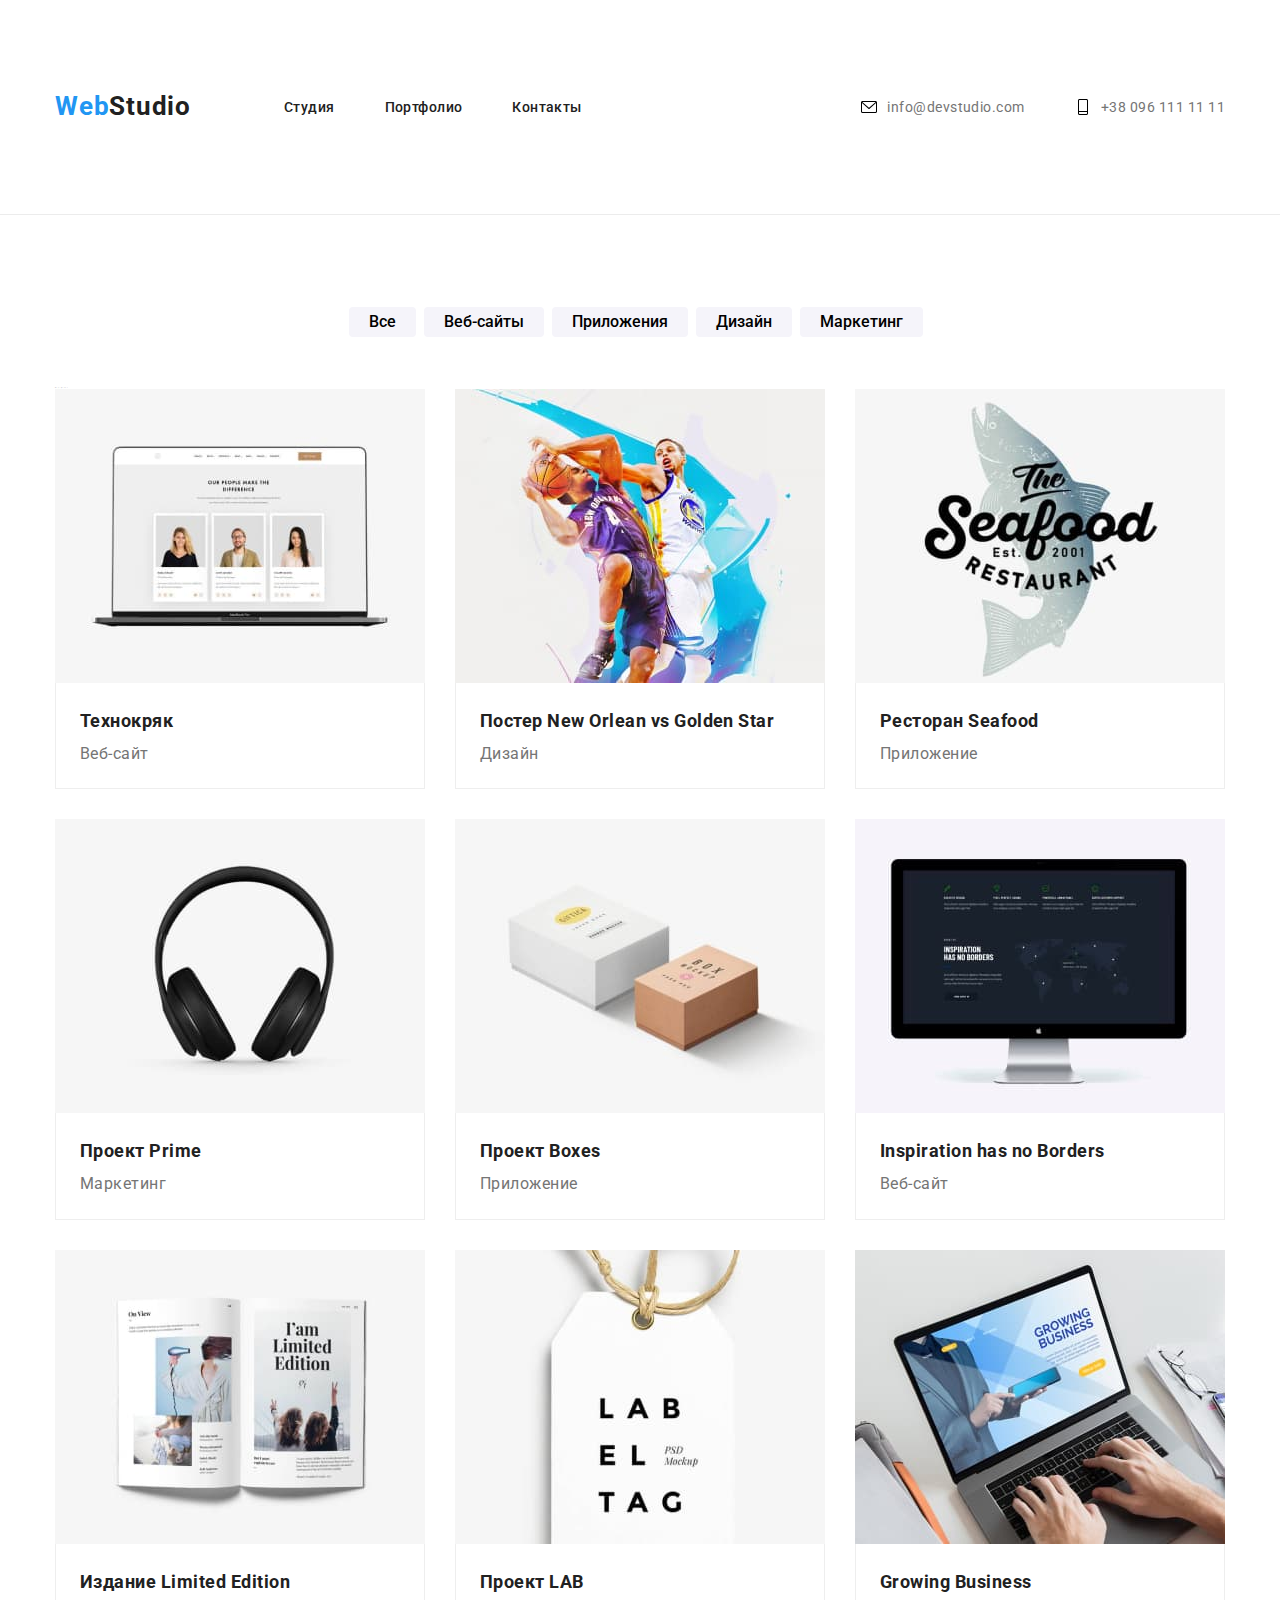
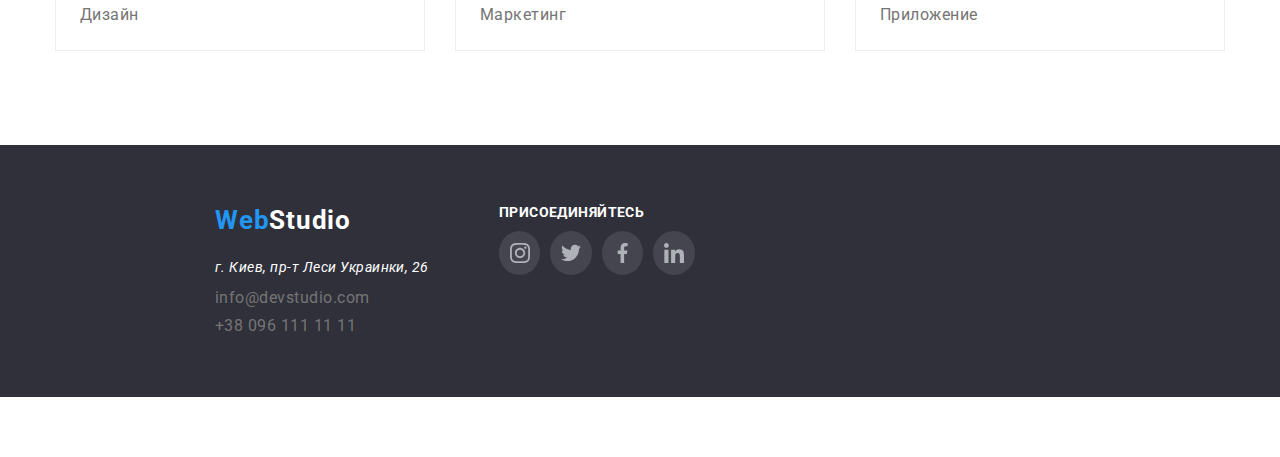
==== portfolio.html @ 63207445 "black work" ====
<!DOCTYPE html>
<html lang="en">
<head>
    <meta charset="UTF-8">
    <meta http-equiv="X-UA-Compatible" content="IE=edge">
    <meta name="viewport" content="width=device-width, initial-scale=1.0">
    <title>Document</title>
    <link rel="preconnect" href="https://fonts.googleapis.com">
    <link rel="preconnect" href="https://fonts.gstatic.com" crossorigin>
    <link href="https://fonts.googleapis.com/css2?family=Raleway:wght@700&family=Roboto:wght@400;500;700;900&display=swap"
        rel="stylesheet">
    <link rel="stylesheet" href="https://cdnjs.cloudflare.com/ajax/libs/modern-normalize/0.6.0/modern-normalize.min.css">
    <link rel="stylesheet" href="./css/styles.css" />
    
</head>
<body>
        <!-- HEADER -->
    <header class="header-title">
        <div class="container">
            <nav class="header-navigation">
                <a href="index.html" class="link-webstudio">Web<spann class="logo-without-web">Studio</spann></a>
                <ul class="header-navigation-links">
                    <li class="header-item"><a href="index.html" class="link link-navigation">Студия</a></li>
                    <li class="header-item"><a href="portfolio.html" class="link link-navigation">Портфолио</a></li>
                    <li class="header-item"><a href="kontacts.html" class="link link-navigation">Контакты</a></li>
                </ul>
            </nav>
            <ul class="header-navigation-tel-mail">
                <li class="header-item"><a href="mailto:info@devstudio.com" class="link link-navigation-mail header-mail">
                        <svg class="header-contacts-icon" width="16" heigt="10">
                            <use href="./images/sprite.svg#icon-envelope-1"></use>
                        </svg>info@devstudio.com</a></li>
    
                <li class="header-item"><a href="tel:+380961111111" class="link link-navigation-tel header-mail">
                        <svg class="header-contacts-icon" width="16" heigt="10">
                            <use href="./images/sprite.svg#icon-Vector-1"></use>
                        </svg>+38 096 111 11 11</a></li>
            </ul>
    
        </div>
    </header>

        <!-- MAIN-->
    <section class="contentportfolio">
        <div class="container">

            <ul class="contentportfolio-buton">
                <li class="contentportfolio-buton-li"><button type="button" class="button portfolio-buton">Все</button></li>
                <li class="contentportfolio-buton-li"><button type="button" class="button portfolio-buton">Веб-сайты</button></li>
                <li class="contentportfolio-buton-li"><button type="button" class="button portfolio-buton">Приложения</button></li>
                <li class="contentportfolio-buton-li"><button type="button" class="button portfolio-buton">Дизайн</button></li>
                <li class="contentportfolio-buton-li"><button type="button" class="button portfolio-buton">Маркетинг</button></li>
            </ul>

                <h1 class="transparent-title">Портфолио</h1>
            <ul class="contentportfolio-foto">
                <li class="foto-title-text">
                    <img src="images/img11.jpg" alt="фото сотрудников" width="370" height="294">
                    <div class="work-did">
                        <h2 class="work-did-title">Технокряк</h2>
                        <p class="work-did-title-text">Веб-сайт</p>
                    </div>
                </li>
                <li class="foto-title-text">
                    <img src="images/img12.jpg" alt="баскетболисты" width="370" height="294">
                    <div class="work-did">
                        <h2 class="work-did-title">Постер New Orlean vs Golden Star</h2>
                        <p class="work-did-title-text">Дизайн</p>
                    </div>
                </li>
                <li class="foto-title-text">
                    <img src="images/img13.jpg" alt="эмблема ресторана" width="370" height="294">
                    <div class="work-did">
                        <h2 class="work-did-title">Ресторан Seafood</h2>
                        <p class="work-did-title-text">Приложение</p>
                    </div>
                </li>
                <li class="foto-title-text">
                    <img src="images/img14.jpg" alt="наушники" width="370" height="294">
                    <div class="work-did">
                        <h2 class="work-did-title">Проект Prime</h2>
                        <p class="work-did-title-text">Маркетинг</p>
                    </div>
                </li>
                <li class="foto-title-text">
                    <img src="images/img15.jpg" alt="коричневая и белая коробки" width="370" height="294">
                    <div class="work-did">
                        <h2 class="work-did-title">Проект Boxes</h2>
                        <p class="work-did-title-text">Приложение</p>
                    </div>
                </li>
                <li class="foto-title-text">
                    <img src="images/img16.jpg" alt="монитор" width="370" height="294">
                    <div class="work-did">
                        <h2 class="work-did-title">Inspiration has no Borders</h2>
                        <p class="work-did-title-text">Веб-сайт</p>
                    </div>  
                </li>
                <li class="foto-title-text">
                    <img src="images/img17.jpg" alt="открытая книга" width="370" height="294">
                    <div class="work-did">
                        <h2 class="work-did-title">Издание Limited Edition</h2>
                        <p class="work-did-title-text">Дизайн</p>
                    </div>
                <li class="foto-title-text">
                    <img src="images/img18.jpg" alt="логотип проекта" width="370" height="294">
                    <div class="work-did">
                        <h2 class="work-did-title">Проект LAB</h2>
                        <p class="work-did-title-text">Маркетинг</p>
                    </div>
                </li>
                <li class="foto-title-text">
                    <img src="images/img19.jpg" alt="открытый ноутбук" width="370" height="294">
                    <div class="work-did">
                        <h2 class="work-did-title">Growing Business</h2>
                        <p class="work-did-title-text">Приложение</p>
                    </div>
                </li>

            </ul>
    </div>

    </section>

        <!-- ФУТЕР -->

    <footer class="section-footer">
        <div class="container">
            <div class="footer-links">
                <a href="index.html" class="link-webstudio">Web<spann class="logo-without-web-footer">Studio</spann></a>
                <address class="footer-address">г. Киев, пр-т Леси Украинки, 26</address>
                <ul class="footer-tel-mail">
                    <li class="mail-footer"><a href="mailto:info@devstudio.com"
                            class="link footer-link">info@devstudio.com</a></li>
                    <li class="tel-footer"><a href="tel:+380961111111" class="link footer-link">+38 096 111 11 11</a></li>
                </ul>
            </div>
            <div class="footer-second-link">
                <h3 class="footer-title">присоединяйтесь</h3>
                <ul class="footer-social-links-title">
                    <li class="footer-social-links">
                        <a href="" class="footer-social-links-road">
                            <svg class="footer-social-links-color" width="20" height="20">
                                <use href="./images/sprite.svg#icon-instagram-2-1"></use>
                            </svg>
                        </a>
    
                    </li>
                    <a href="" class="footer-social-links-road">
                        <li class="footer-social-links">
                            <svg width="20" height="20">
                                <use href="./images/sprite.svg#icon-Vector4-2"></use>
                            </svg>
                    </a>
                    </li>
                    <li class="footer-social-links">
                        <a href="" class="footer-social-links-road">
                            <svg width="20" height="20">
                                <use href="./images/sprite.svg#icon-Vector5-1"></use>
                            </svg>
                        </a>
                    </li>
                    <li class="footer-social-links">
                        <a href="" class="footer-social-links-road">
                            <svg width="20" height="20">
                                <use href="./images/sprite.svg#icon-linkedin-1-1"></use>
                            </svg>
                        </a>
                    </li>
                </ul>
    
            </div>
        </div>
    </footer>
    
    </body>
    
    </html>
---- css/styles.css ----
*,
*::before,
*::after {
  box-sizing: border-box;
}
h1,
h2,
h3,
h4,
h5,
h6,
p {
  margin: 0;
  padding: 0;
}
img {
  display: block;
}
:root {
  --primery-text-color: #757575;
  --title-text-color: #212121;
  --occasionally-next-color: #ffffff;
}
body {
  font-family: "Roboto", sans-serif;
  font-style: normal;
  color: var(--primery-text-color);
  letter-spacing: 0.03em;
  font-size: 16px;
}
a {
  text-decoration: none;
  color: var(--primery-text-color);
}
ul {
  list-style: none;
  margin: 0;
  padding: 0;
}
.container {
  width: 1200px;
  align-items: center;
  margin: 0 auto;
  padding-left: 15px;
  padding-right: 15px;
}

.button:hover,
.button:focus {
  background: #2196f3;
  cursor: pointer;
}
.button {
  font-family: "Roboto", sans-serif;
  font-weight: 500;
  display: block;
}
.button-push {
  background: #2196f3;
  margin: 0 auto;
  box-shadow: 0px 4px 4px rgba(0, 0, 0, 0.15);
  border-radius: 4px;
  width: 200px;
  height: 50px;
  left: 700px;
  top: 430px;
  font-weight: 700;
  font-size: 16px;
  line-height: 1.87;
  border: none;
}
.button-push:hover,
.button-push:focus {
  background: #188ce8;
  cursor: pointer;
  border: none;
  color: #ffffff;
}
.link-webstudio {
  font-weight: 700;

  font-size: 26px;
  line-height: 1.19;
  color: #2196f3;
  letter-spacing: 0.03em;
}
.logo-without-web {
  color: #212121;
}

/* HEADER */

.header-title {
  border-bottom: 1px solid #ececec;
}
.header-title .container {
  display: flex;
}
.header-navigation,
.header-navigation-links,
.header-navigation-tel-mail {
  display: flex;
}
.header-navigation-links {
  margin-bottom: 32px;
  margin-top: 32px;
}
.header-navigation-tel-mail {
  margin-left: auto;
  padding-top: 32px;
  padding-bottom: 32px;
}
.header-navigation .link-webstudio {
  padding-top: 25px;
  padding-bottom: 25px;
  margin-right: 93px;
  text-align: center;
  align-items: center;
}
.header-item:not(:last-child) {
  margin-right: 50px;
}
.link-navigation-mail,
.link-navigation-tel {
  font-style: medium;
  font-size: 14px;
  line-height: 16px;
  color: var(--primery-text-color);
  display: flex;
  align-items: center;
}
.header-mail:hover,
.header-mail:focus {
  color: #2196f3;
}

.header-mail:hover .header-contacts-icon,
.header-mail:focus .header-contacts-icon {
  fill: #188ce8;
}
.header-contacts-icon {
  margin-right: 10px;
  color: var(--primery-text-color);
}

/* PORTFOLIO */

.contentportfolio-foto {
  display: flex;
  flex-wrap: wrap;
  list-style: none;
  margin-left: -30px;
  margin-top: -30px;
  margin-bottom: 94px;
}

.foto-title-text:hover {
  box-shadow: 0px 1px 1px rgba(0, 0, 0, 0.12), 0px 4px 4px rgba(0, 0, 0, 0.06),
    1px 4px 6px rgba(0, 0, 0, 0.16);
}
.foto-title-text {
  flex-basis: calc((100% - 90px) / 3);
  margin-left: 30px;
  margin-top: 30px;
  cursor: pointer;
}
.contentportfolio-buton-li {
  margin-right: 8px;
}
.work-did {
  display: block;
  border: 1px solid #eeeeee;
  border-top: none;
  padding-top: 20px;
  padding-left: 24px;
  padding-bottom: 20px;
}

.portfolio-buton {
  background: #f5f4fa;
  border-radius: 4px;
  border: none;
  padding-top: 6px;
  padding-right: 20px;
  padding-bottom: 6px;
  padding-left: 20px;
}
.portfolio-buton:hover,
.portfolio-buton:focus {
  box-shadow: 0px 1px 1px rgba(0, 0, 0, 0.12), 0px 4px 4px rgba(0, 0, 0, 0.06),
    1px 4px 6px rgba(0, 0, 0, 0.16);
  color: #ffffff;
}
.contentportfolio-buton {
  display: flex;
  justify-content: center;
  margin-bottom: 50px;
}
.contentportfolio {
  margin-top: 92px;
}

.work-did-title {
  font-weight: 700;
  font-size: 18px;
  line-height: 2;
  color: var(--title-text-color);
}
.work-did-title-text {
  font-size: 16px;
  line-height: 1.87;
}

/* PORTFOLIO */

/* MAIN */
.list-title-text-picture {
  display: flex;
  align-items: center;
  justify-content: center;
  background: #f5f4fa;
  border-radius: 4px;
  width: 270px;
  height: 120px;
  margin-bottom: 30px;
}
.main-sectioin {
  max-width: 1600px;
  margin-right: auto;
  margin-left: auto;
  background: #2f303a;
  padding-top: 200px;
  padding-bottom: 200px;
  background-image: linear-gradient(
      rgba(47, 48, 58, 0.4),
      rgba(47, 48, 58, 0.4)
    ),
    url(../images/bg.jpg);
  background-repeat: no-repeat;
  background-position: center;
  block-size: auto;
}

.title {
  font-size: 14px;
  line-height: 1.14;
  text-transform: uppercase;
  color: var(--title-text-color);
}
.link:hover,
.link:focus {
  color: #2196f3;
}
.link {
  color: #757575;
}

.link-navigation {
  font-weight: 500;
  font-size: 14px;
  line-height: 1.14;
  color: var(--title-text-color);
  letter-spacing: 0.03em;
}
.content-title {
  max-width: 696px;
  text-transform: uppercase;
  color: var(--occasionally-next-color);
  letter-spacing: 0.06em;
  text-align: center;
  margin: 0 auto 30px;
  font-weight: 900;
  font-size: 44px;
}
.transparent-title {
  font-size: 1px;
}
.section-list {
  margin-top: 94px;
  margin-bottom: 94px;
}
.list-title {
  display: flex;
  margin-left: -30px;
}
.list-title-text {
  flex-basis: calc((100% / 4) - 30px);
  margin-left: 30px;
}
.title {
  margin-bottom: 10px;
}
.title-text {
  font-size: 14px;
  line-height: 1.74;
}
.whatwedo {
  display: flex;
  margin-left: -30px;
}
.whatwedo-work {
  flex-basis: calc((100% / 3) - 30px);
  margin-left: 30px;
}
.section-ourcompany {
  margin-top: 94px;
  margin-bottom: 94px;
}
/* OURTEAM  */

.worker-social-links-title {
  display: flex;
  align-items: center;
  justify-content: center;
  margin-left: 32px;
  margin-right: 35px;
  margin-bottom: 30px;
}
.worker-social-links {
  margin-right: 10px;
  width: 44px;
  height: 44px;
}
.worker-social-links-road {
  height: 100%;
  border-radius: 50%;
  display: flex;
  align-items: center;
  justify-content: center;
}
.worker-social-links-road:hover,
.worker-social-links-road:focus {
  background-color: #2196f3;
}
.section-ourcompany {
  padding-left: 94px;
  padding-bottom: 94px;
  background: #f5f4fa;
}
.ourcompany {
  display: flex;
  margin-left: -30px;
}
.ourcompany-workers {
  flex-basis: calc((100% / 4) - 30px);
  margin-left: 30px;
  background: #ffffff;
  box-shadow: 0px 1px 3px rgba(0, 0, 0, 0.12), 0px 1px 1px rgba(0, 0, 0, 0.14),
    0px 2px 1px rgba(0, 0, 0, 0.2);
  border-radius: 0px 0px 4px 4px;
}
.worker-name-occopation {
  text-align: center;
}
.title-work {
  font-weight: 700;
  font-size: 36px;
  line-height: 1.17;
  color: var(--title-text-color);
  text-align: center;
  margin-bottom: 50px;
  margin-top: 94px;
}
.worker-name {
  font-weight: 500;
  font-size: 16px;
  line-height: 1.9;
  color: var(--title-text-color);
  margin-top: 30px;
  margin-bottom: 10px;
}
.worker-occupation {
  font-size: 16px;
  line-height: 1.9;
  margin-bottom: 30px;
}
/* <!-- CUSTOMERS --> */

.section-customers {
  display: block;
  display: flex;
  padding-top: 94px;
  padding-bottom: 94px;
}
.service-icon-svg {
  width: 106px;
  height: 60px;
}
.regular-customers-li {
  color: #afb1b8;
  border: 1px solid #afb1b8;
  box-sizing: border-box;
  border-radius: 4px;
  width: 170px;
  height: 92px;
}
.regular-customers-li:focus,
.regular-customers-li:hover {
  border: 1px solid #2196f3;
}
.servise-icon {
  color: #afb1b8;
  display: flex;
  justify-content: center;
  align-items: center;
  text-align: center;
  margin-top: 16px;
  margin-right: 32px;
  margin-bottom: 16px;
  margin-left: 32px;
}
.servise-icon:focus,
.servise-icon:hover {
  fill: #2196f3;
}
.service-icon-svg:focus,
.service-icon-svg:hover {
  fill: #2196f3;
}
.regular-customers {
  display: flex;
  justify-content: space-between;
  margin-top: 50px;
}
/* FOOTER */

.section-footer {
  background: #2f303a;
  padding-bottom: 60px;
  padding-top: 60px;
  display: flex;
  height: 252px;
  width: 1600px;
  margin-right: auto;
  margin-left: auto;
}
.footer-links {
  display: block;
}
.footer-link {
  margin-top: 9px;
}
.footer-address {
  font-size: 14px;
  line-height: 1.71;
  color: var(--occasionally-next-color);
}
.logo-without-web-footer {
  color: #ffffff;
}
.section-footer .link-webstudio {
  margin-bottom: 20px;
}
.footer-address {
  margin-bottom: 9px;
  margin-top: 20px;
}
.mail-footer {
  margin-bottom: 9px;
}
.tel-footer {
  margin-bottom: 60px;
}
.footer-social-links-title {
  display: flex;
  align-items: center;
}
.footer-social-links-road {
  height: 100%;
  border-radius: 50%;
  display: flex;
  align-items: center;
  justify-content: center;
  background: rgba(255, 255, 255, 0.1);
}
.footer-social-links-road:hover,
.footer-social-links-road:focus {
  background-color: #2196f3;
}
.section-footer .container {
  display: flex;
  align-items: normal;
  height: 252px;
}
.footer-title {
  font-style: normal;
  font-weight: bold;
  text-transform: uppercase;
  font-size: 14px;
  line-height: 1.14;
  letter-spacing: 0.03em;
  color: var(--occasionally-next-color);
}
.footer-social-links {
  margin-right: 10px;
  width: 44px;
  height: 44px;
  margin-top: 10px;
}
.footer-second-link {
  width: 206px;
  height: 80px;
  margin-left: 70px;
  margin-bottom: 100px;
}
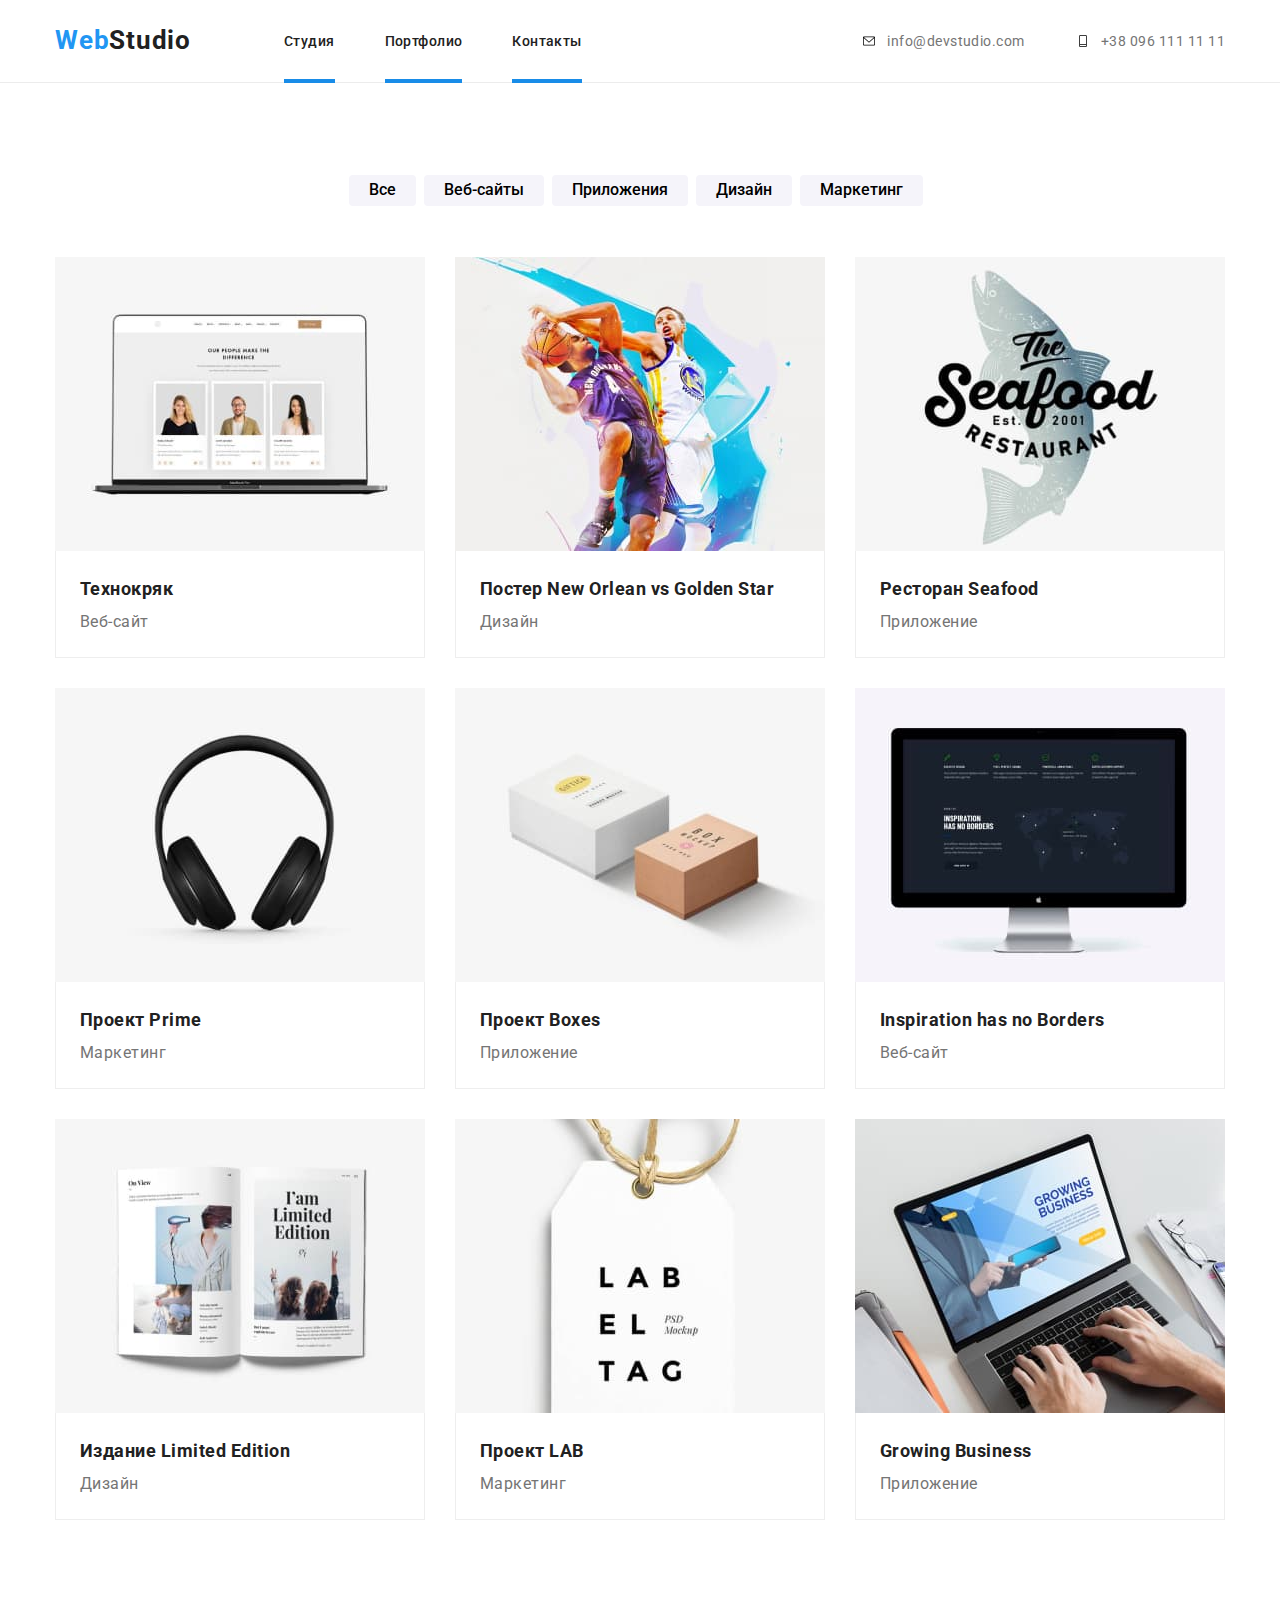
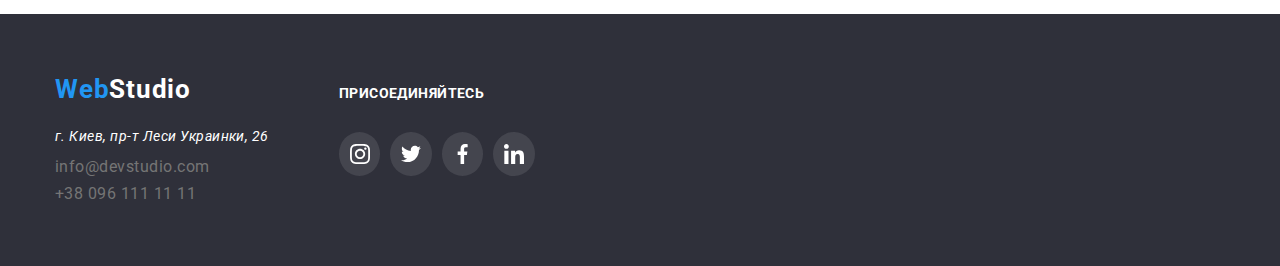
==== commit ed313eff: "homework 5" ====
--- a/portfolio.html
+++ b/portfolio.html
@@ -27,12 +27,12 @@
             </nav>
             <ul class="header-navigation-tel-mail">
                 <li class="header-item"><a href="mailto:info@devstudio.com" class="link link-navigation-mail header-mail">
-                        <svg class="header-contacts-icon" width="16" heigt="10">
+                        <svg class="header-contacts-icon" width="16" height="12">
                             <use href="./images/sprite.svg#icon-envelope-1"></use>
                         </svg>info@devstudio.com</a></li>
     
                 <li class="header-item"><a href="tel:+380961111111" class="link link-navigation-tel header-mail">
-                        <svg class="header-contacts-icon" width="16" heigt="10">
+                        <svg class="header-contacts-icon" width="16" height="12">
                             <use href="./images/sprite.svg#icon-Vector-1"></use>
                         </svg>+38 096 111 11 11</a></li>
             </ul>
@@ -55,62 +55,113 @@
                 <h1 class="transparent-title">Портфолио</h1>
             <ul class="contentportfolio-foto">
                 <li class="foto-title-text">
+                    <div class="foto-title-wrap">
                     <img src="images/img11.jpg" alt="фото сотрудников" width="370" height="294">
+                    <p class="foto-title-text-close">Copy
+                    Технокряк это современная площадка распространения коронавируса. Компании используют эту платформу для цифрового
+                    шпионажа и атак на защищённые сервера конкурентов.
+                    </p>
+                    </div>
+
                     <div class="work-did">
                         <h2 class="work-did-title">Технокряк</h2>
                         <p class="work-did-title-text">Веб-сайт</p>
                     </div>
                 </li>
                 <li class="foto-title-text">
+                    <div class="foto-title-wrap">
                     <img src="images/img12.jpg" alt="баскетболисты" width="370" height="294">
+                    <p class="foto-title-text-close">Copy
+                        Технокряк это современная площадка распространения коронавируса. Компании используют эту платформу для цифрового
+                        шпионажа и атак на защищённые сервера конкурентов.
+                    </p>
+                    </div>
                     <div class="work-did">
                         <h2 class="work-did-title">Постер New Orlean vs Golden Star</h2>
                         <p class="work-did-title-text">Дизайн</p>
                     </div>
                 </li>
                 <li class="foto-title-text">
+                    <div class="foto-title-wrap">
                     <img src="images/img13.jpg" alt="эмблема ресторана" width="370" height="294">
+                        <p class="foto-title-text-close">Copy
+                        Технокряк это современная площадка распространения коронавируса. Компании используют эту платформу для цифрового
+                        шпионажа и атак на защищённые сервера конкурентов.
+                    </p>
+                   </div>
                     <div class="work-did">
                         <h2 class="work-did-title">Ресторан Seafood</h2>
                         <p class="work-did-title-text">Приложение</p>
                     </div>
                 </li>
                 <li class="foto-title-text">
+                    <div class="foto-title-wrap">
                     <img src="images/img14.jpg" alt="наушники" width="370" height="294">
+                    <p class="foto-title-text-close">Copy
+                        Технокряк это современная площадка распространения коронавируса. Компании используют эту платформу для цифрового
+                        шпионажа и атак на защищённые сервера конкурентов.
+                    </p>
+                    </div>
                     <div class="work-did">
                         <h2 class="work-did-title">Проект Prime</h2>
                         <p class="work-did-title-text">Маркетинг</p>
                     </div>
                 </li>
                 <li class="foto-title-text">
+                    <div class="foto-title-wrap">
                     <img src="images/img15.jpg" alt="коричневая и белая коробки" width="370" height="294">
+                    <p class="foto-title-text-close">Copy
+                        Технокряк это современная площадка распространения коронавируса. Компании используют эту платформу для цифрового
+                        шпионажа и атак на защищённые сервера конкурентов.
+                    </p>
+                   </div>
                     <div class="work-did">
                         <h2 class="work-did-title">Проект Boxes</h2>
                         <p class="work-did-title-text">Приложение</p>
                     </div>
                 </li>
                 <li class="foto-title-text">
+                    <div class="foto-title-wrap">
                     <img src="images/img16.jpg" alt="монитор" width="370" height="294">
+                    <p class="foto-title-text-close">Copy
+                        Технокряк это современная площадка распространения коронавируса. Компании используют эту платформу для цифрового
+                        шпионажа и атак на защищённые сервера конкурентов.
+                    </p>
+                    </div>
                     <div class="work-did">
                         <h2 class="work-did-title">Inspiration has no Borders</h2>
                         <p class="work-did-title-text">Веб-сайт</p>
                     </div>  
                 </li>
                 <li class="foto-title-text">
+                    <div class="foto-title-wrap">
                     <img src="images/img17.jpg" alt="открытая книга" width="370" height="294">
+                    <p class="foto-title-text-close">Copy
+                        Технокряк это современная площадка распространения коронавируса. Компании используют эту платформу для цифрового
+                        шпионажа и атак на защищённые сервера конкурентов.
+                    </p>
+                    </div>
                     <div class="work-did">
                         <h2 class="work-did-title">Издание Limited Edition</h2>
                         <p class="work-did-title-text">Дизайн</p>
                     </div>
                 <li class="foto-title-text">
+                    <div class="foto-title-wrap">
                     <img src="images/img18.jpg" alt="логотип проекта" width="370" height="294">
+                    <p class="foto-title-text-close">Copy
+                        Технокряк это современная площадка распространения коронавируса. Компании используют эту платформу для цифрового
+                        шпионажа и атак на защищённые сервера конкурентов.
+                    </p>
+                    </div>
                     <div class="work-did">
                         <h2 class="work-did-title">Проект LAB</h2>
                         <p class="work-did-title-text">Маркетинг</p>
                     </div>
                 </li>
                 <li class="foto-title-text">
+                    <div class="foto-title-wrap">
                     <img src="images/img19.jpg" alt="открытый ноутбук" width="370" height="294">
+
                     <div class="work-did">
                         <h2 class="work-did-title">Growing Business</h2>
                         <p class="work-did-title-text">Приложение</p>
@@ -172,7 +223,8 @@
             </div>
         </div>
     </footer>
-    
+
+   
     </body>
     
     </html>--- a/css/styles.css
+++ b/css/styles.css
@@ -54,20 +54,23 @@
   font-family: "Roboto", sans-serif;
   font-weight: 500;
   display: block;
+  transition: background-color 250ms cubic-bezier(0.4, 0, 0.2, 1);
 }
 .button-push {
-  background: #2196f3;
   margin: 0 auto;
   box-shadow: 0px 4px 4px rgba(0, 0, 0, 0.15);
   border-radius: 4px;
   width: 200px;
   height: 50px;
-  left: 700px;
-  top: 430px;
   font-weight: 700;
   font-size: 16px;
   line-height: 1.87;
   border: none;
+  color: #ffffff;
+  background: #2196f3;
+  margin: 0 auto;
+  border: none;
+  transition: background-color 250ms cubic-bezier(0.4, 0, 0.2, 1);
 }
 .button-push:hover,
 .button-push:focus {
@@ -78,7 +81,6 @@
 }
 .link-webstudio {
   font-weight: 700;
-
   font-size: 26px;
   line-height: 1.19;
   color: #2196f3;
@@ -89,7 +91,25 @@
 }
 
 /* HEADER */
-
+.link-navigation {
+  color: #2196f3;
+}
+
+.header-item .link-navigation::after {
+  content: "";
+  position: absolute;
+  left: 0;
+  bottom: -34px;
+  width: 100%;
+  height: 4px;
+  background-color: #188ce8;
+  transition: width 0.3s ease-out;
+}
+.link-navigation {
+  position: relative;
+  color: #2196f3;
+  cursor: pointer;
+}
 .header-title {
   border-bottom: 1px solid #ececec;
 }
@@ -107,8 +127,6 @@
 }
 .header-navigation-tel-mail {
   margin-left: auto;
-  padding-top: 32px;
-  padding-bottom: 32px;
 }
 .header-navigation .link-webstudio {
   padding-top: 25px;
@@ -138,6 +156,12 @@
 .header-mail:focus .header-contacts-icon {
   fill: #188ce8;
 }
+.header-mail {
+  transition: color 350ms cubic-bezier(0.4, 0, 0.2, 1);
+}
+.header-contacts-icon {
+  transition: fill 350ms cubic-bezier(0.4, 0, 0.2, 1);
+}
 .header-contacts-icon {
   margin-right: 10px;
   color: var(--primery-text-color);
@@ -163,6 +187,7 @@
   margin-left: 30px;
   margin-top: 30px;
   cursor: pointer;
+  transition: box-shadow 250ms cubic-bezier(0.4, 0, 0.2, 1);
 }
 .contentportfolio-buton-li {
   margin-right: 8px;
@@ -184,6 +209,9 @@
   padding-right: 20px;
   padding-bottom: 6px;
   padding-left: 20px;
+  transition: background-color 350ms cubic-bezier(0.4, 0, 0.2, 1);
+  transition: box-shadow 350ms cubic-bezier(0.4, 0, 0.2, 1);
+  transition: color 250ms cubic-bezier(0.4, 0, 0.2, 1);
 }
 .portfolio-buton:hover,
 .portfolio-buton:focus {
@@ -210,10 +238,35 @@
   font-size: 16px;
   line-height: 1.87;
 }
+.foto-title-text-close {
+  font-size: 18px;
+  line-height: 1.56;
+  letter-spacing: 0.03em;
+  color: #ffffff;
+  background: rgba(33, 150, 243, 0.9);
+  padding-top: 63px;
+  padding-right: 24px;
+  padding-bottom: 60px;
+  padding-left: 24px;
+  height: 100%;
+  position: absolute;
+  top: 0;
+  left: 0;
+  transform: translateY(100%);
+  transition: transform 250ms cubic-bezier(0.4, 0, 0.2, 1);
+}
+.foto-title-wrap {
+  position: relative;
+  overflow: hidden;
+}
+.foto-title-text:hover .foto-title-text-close {
+  transform: translateY(0);
+}
 
 /* PORTFOLIO */
 
 /* MAIN */
+
 .list-title-text-picture {
   display: flex;
   align-items: center;
@@ -274,6 +327,8 @@
 }
 .transparent-title {
   font-size: 1px;
+  opacity: 0;
+  pointer-events: none;
 }
 .section-list {
   margin-top: 94px;
@@ -306,14 +361,31 @@
   margin-top: 94px;
   margin-bottom: 94px;
 }
+
+.picture-explane-title {
+  width: 370px;
+  height: 70px;
+  background: rgba(47, 48, 58, 0.8);
+  padding-top: 27px;
+  padding-bottom: 27px;
+  position: relative;
+  bottom: 70px;
+}
+.picture-explane-wrap {
+  font-size: 14px;
+  line-height: 1.14;
+  text-align: center;
+  letter-spacing: 0.03em;
+  text-transform: uppercase;
+  color: #ffffff;
+}
+
 /* OURTEAM  */
 
 .worker-social-links-title {
   display: flex;
   align-items: center;
   justify-content: center;
-  margin-left: 32px;
-  margin-right: 35px;
   margin-bottom: 30px;
 }
 .worker-social-links {
@@ -327,16 +399,25 @@
   display: flex;
   align-items: center;
   justify-content: center;
-}
+  transition: fill 250ms cubic-bezier(0.4, 0, 0.2, 1);
+  transition: background-color 250ms cubic-bezier(0.4, 0, 0.2, 1);
+}
+.worker-social-links-color {
+  fill: #afb1b8;
+}
+.worker-social-links-road:hover use,
+.worker-social-links-road:focus use,
 .worker-social-links-road:hover,
 .worker-social-links-road:focus {
   background-color: #2196f3;
+  fill: #ffffff;
 }
 .section-ourcompany {
-  padding-left: 94px;
+  padding-top: 94px;
   padding-bottom: 94px;
   background: #f5f4fa;
 }
+
 .ourcompany {
   display: flex;
   margin-left: -30px;
@@ -359,7 +440,6 @@
   color: var(--title-text-color);
   text-align: center;
   margin-bottom: 50px;
-  margin-top: 94px;
 }
 .worker-name {
   font-weight: 500;
@@ -379,43 +459,43 @@
 .section-customers {
   display: block;
   display: flex;
-  padding-top: 94px;
+
   padding-bottom: 94px;
 }
 .service-icon-svg {
   width: 106px;
   height: 60px;
+  fill: #afb1b8;
 }
 .regular-customers-li {
   color: #afb1b8;
+  width: 170px;
+  height: 92px;
+}
+
+.servise-icon {
+  color: #afb1b8;
+  display: flex;
+  justify-content: center;
+  align-items: center;
+  text-align: center;
+  width: 100%;
+  height: 100%;
   border: 1px solid #afb1b8;
   box-sizing: border-box;
   border-radius: 4px;
-  width: 170px;
-  height: 92px;
-}
-.regular-customers-li:focus,
-.regular-customers-li:hover {
-  border: 1px solid #2196f3;
-}
-.servise-icon {
-  color: #afb1b8;
-  display: flex;
-  justify-content: center;
-  align-items: center;
-  text-align: center;
-  margin-top: 16px;
-  margin-right: 32px;
-  margin-bottom: 16px;
-  margin-left: 32px;
+  transition: border 250ms cubic-bezier(0.4, 0, 0.2, 1);
 }
 .servise-icon:focus,
 .servise-icon:hover {
+  border: 1px solid #2196f3;
+}
+.servise-icon:focus .service-icon-svg,
+.servise-icon:hover .service-icon-svg {
   fill: #2196f3;
 }
-.service-icon-svg:focus,
-.service-icon-svg:hover {
-  fill: #2196f3;
+.service-icon-svg {
+  transition: fill 250ms cubic-bezier(0.4, 0, 0.2, 1);
 }
 .regular-customers {
   display: flex;
@@ -426,11 +506,8 @@
 
 .section-footer {
   background: #2f303a;
-  padding-bottom: 60px;
   padding-top: 60px;
   display: flex;
-  height: 252px;
-  width: 1600px;
   margin-right: auto;
   margin-left: auto;
 }
@@ -458,12 +535,10 @@
 .mail-footer {
   margin-bottom: 9px;
 }
-.tel-footer {
-  margin-bottom: 60px;
-}
 .footer-social-links-title {
   display: flex;
   align-items: center;
+  margin-top: 20px;
 }
 .footer-social-links-road {
   height: 100%;
@@ -472,6 +547,8 @@
   align-items: center;
   justify-content: center;
   background: rgba(255, 255, 255, 0.1);
+  fill: #ffffff;
+  transition: background-color 250ms cubic-bezier(0.4, 0, 0.2, 1);
 }
 .footer-social-links-road:hover,
 .footer-social-links-road:focus {
@@ -480,7 +557,7 @@
 .section-footer .container {
   display: flex;
   align-items: normal;
-  height: 252px;
+  align-items: baseline;
 }
 .footer-title {
   font-style: normal;
@@ -503,3 +580,43 @@
   margin-left: 70px;
   margin-bottom: 100px;
 }
+.footer-social-links-color {
+  fill: #ffffff;
+}
+
+/* MODAL */
+
+.backdrop {
+  width: 100%;
+  height: 100%;
+  position: fixed;
+  top: 0;
+  left: 0;
+  background-color: rgba(0, 0, 0, 0.2);
+}
+
+.modal {
+  width: 528px;
+  height: 581px;
+  background: #ffffff;
+  box-shadow: 0px 1px 3px rgba(0, 0, 0, 0.12), 0px 1px 1px rgba(0, 0, 0, 0.14),
+    0px 2px 1px rgba(0, 0, 0, 0.2);
+  border-radius: 4px;
+  position: absolute;
+  left: 50%;
+  top: 50%;
+  transform: translate(-50%, -50%);
+}
+
+.close-btn {
+  width: 30px;
+  height: 30px;
+  background: #ffffff;
+  right: 13px;
+  top: 13px;
+  position: absolute;
+}
+.backdrop.is-hidden {
+  opacity: 0;
+  pointer-events: none;
+}
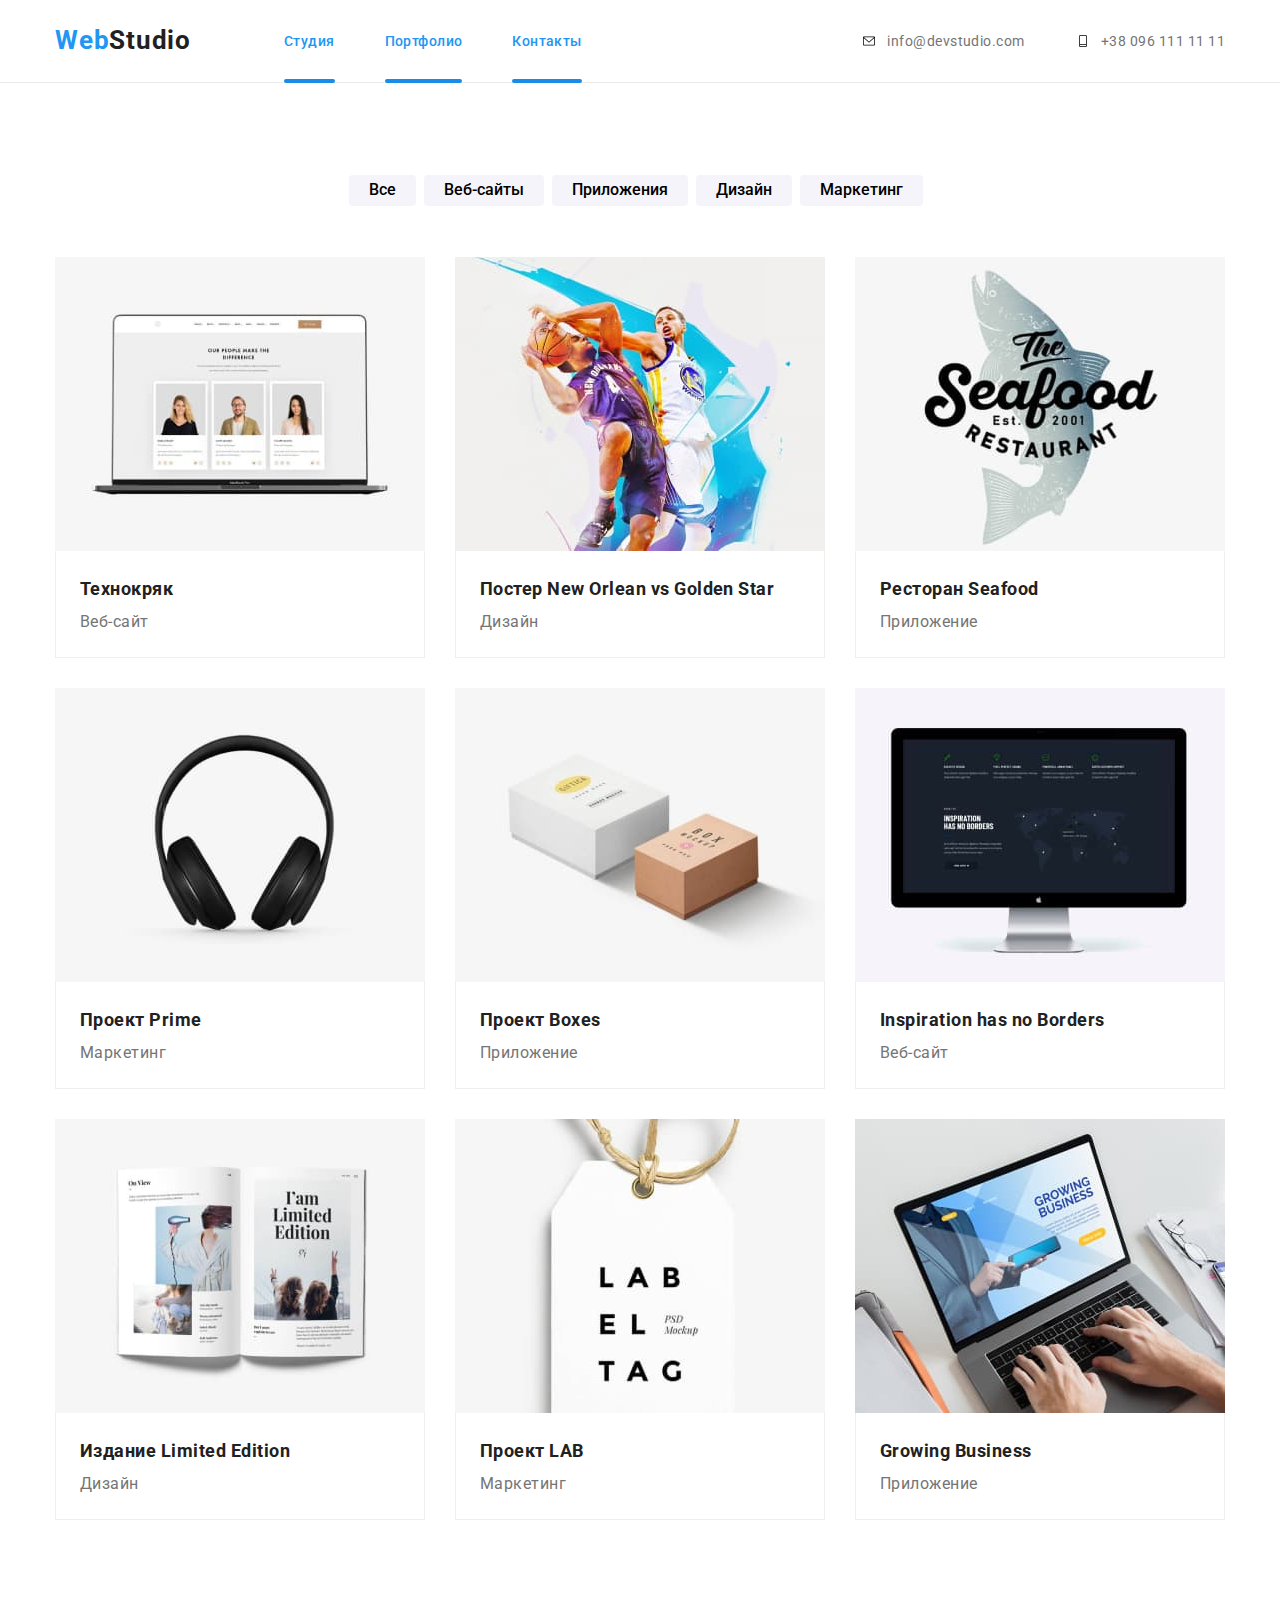
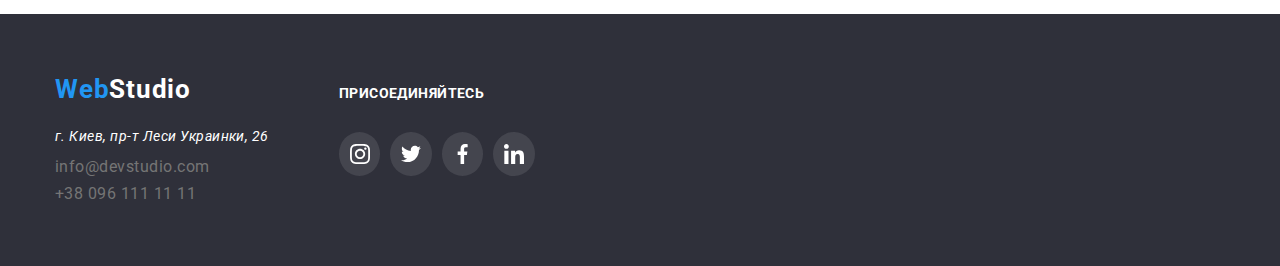
==== commit 4d39f0b2: "wwwww" ====
--- a/portfolio.html
+++ b/portfolio.html
@@ -159,8 +159,14 @@
                     </div>
                 </li>
                 <li class="foto-title-text">
+        
                     <div class="foto-title-wrap">
                     <img src="images/img19.jpg" alt="открытый ноутбук" width="370" height="294">
+                    <p class="foto-title-text-close">Copy
+                        Технокряк это современная площадка распространения коронавируса. Компании используют эту платформу для цифрового
+                        шпионажа и атак на защищённые сервера конкурентов.
+                    </p>
+                    </div>
 
                     <div class="work-did">
                         <h2 class="work-did-title">Growing Business</h2>
--- a/css/styles.css
+++ b/css/styles.css
@@ -91,19 +91,23 @@
 }
 
 /* HEADER */
-.link-navigation {
+
+.header-navigation-links .link-navigation {
   color: #2196f3;
-}
-
-.header-item .link-navigation::after {
+  position: relative;
+}
+
+.link-navigation::after {
   content: "";
   position: absolute;
+  display: block;
   left: 0;
   bottom: -34px;
   width: 100%;
   height: 4px;
   background-color: #188ce8;
-  transition: width 0.3s ease-out;
+  border-radius: 2px;
+  cursor: pointer;
 }
 .link-navigation {
   position: relative;
